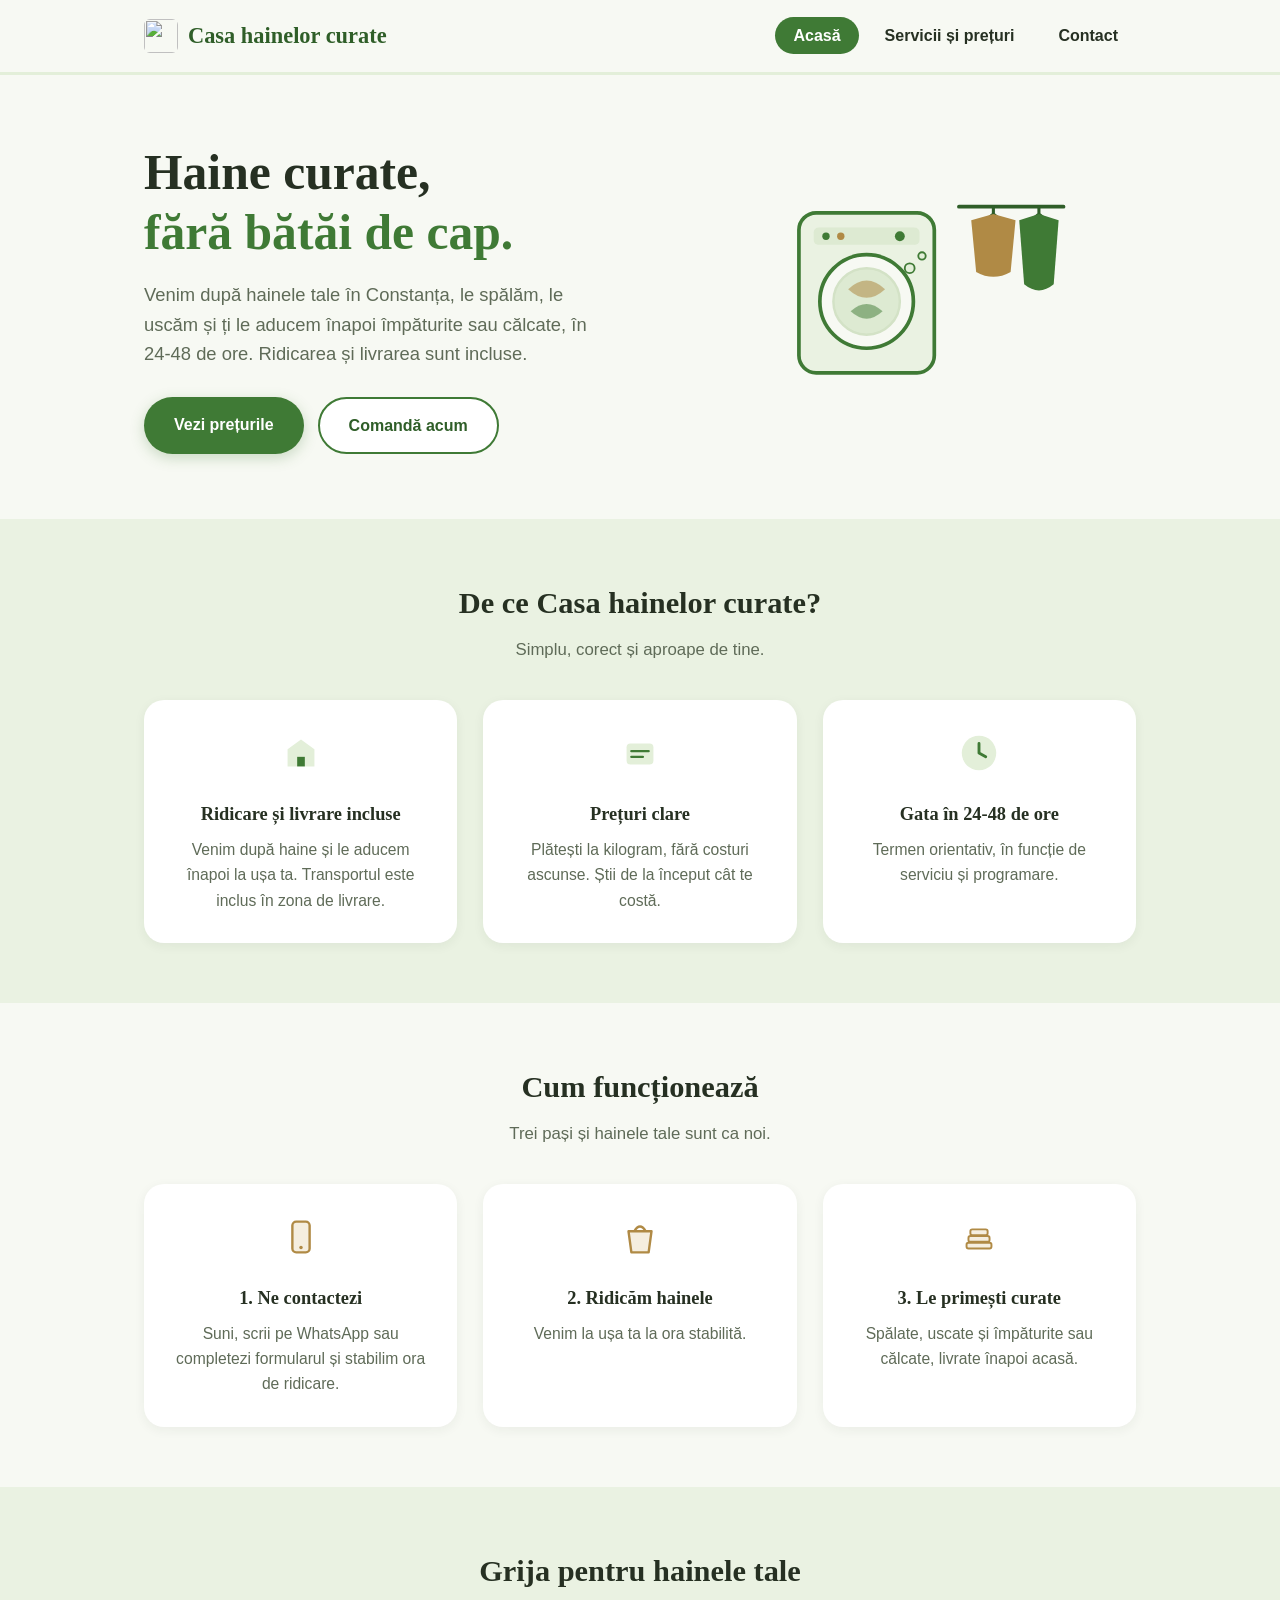
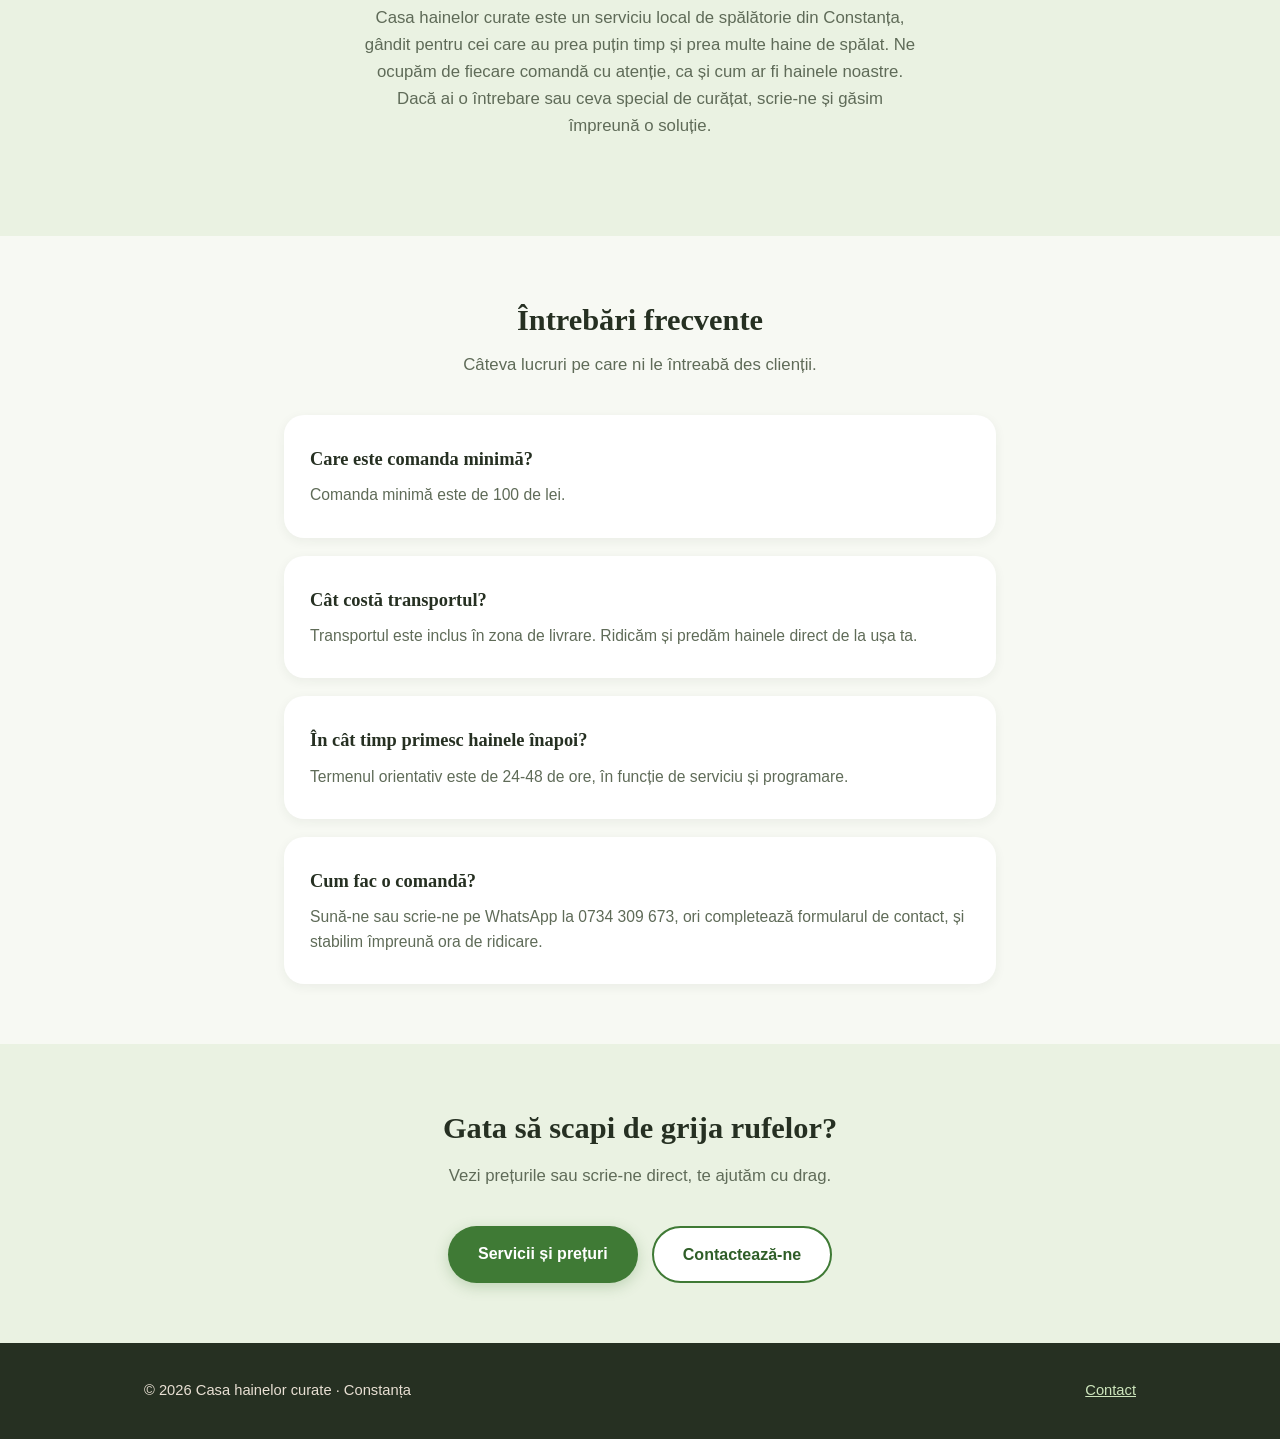
==== index.html @ 44c2f436 "New website" ====
<!DOCTYPE html>
<html lang="ro">
<head>
<meta charset="UTF-8">
<meta name="viewport" content="width=device-width, initial-scale=1.0">
<title>Casa hainelor curate | Spălătorie cu ridicare și livrare în Constanța</title>
<meta name="description" content="Spălat, uscat, împăturit sau călcat, cu ridicare și livrare la ușă în Constanța. Comandă minimă 100 lei, transport inclus.">
<link rel="icon" href="images/logo.svg" type="image/svg+xml">
<link rel="stylesheet" href="styles.css">
</head>
<body>

<header>
  <div class="nav">
    <a href="index.html" class="brand">
      <img src="images/logo.svg" alt="" class="brand-icon">
      Casa hainelor curate
    </a>
    <button class="nav-toggle" aria-label="Deschide meniul">&#9776;</button>
    <ul class="nav-links">
      <li><a href="index.html" class="active">Acasă</a></li>
      <li><a href="services.html">Servicii și prețuri</a></li>
      <li><a href="contact.html">Contact</a></li>
    </ul>
  </div>
</header>

<section class="hero">
  <div class="wrap hero-inner">
    <div>
      <h1>Haine curate, <span class="highlight">fără bătăi de cap.</span></h1>
      <p class="lead">Venim după hainele tale în Constanța, le spălăm, le uscăm și ți le aducem înapoi împăturite sau călcate, în 24-48 de ore. Ridicarea și livrarea sunt incluse.</p>
      <div class="hero-buttons">
        <a href="services.html" class="btn">Vezi prețurile</a>
        <a href="contact.html" class="btn-outline">Comandă acum</a>
      </div>
    </div>
    <div class="hero-art">
      <svg viewBox="0 0 260 260" width="100%" height="100%" style="max-width:320px;" aria-hidden="true">
        <!-- mașină de spălat -->
        <rect x="30" y="60" width="110" height="130" rx="14" fill="#EAF2E2" stroke="#3F7A35" stroke-width="3"/>
        <rect x="42" y="72" width="86" height="14" rx="4" fill="#DDEAD2"/>
        <circle cx="52" cy="79" r="3" fill="#3F7A35"/>
        <circle cx="64" cy="79" r="3" fill="#B08A45"/>
        <circle cx="112" cy="79" r="4" fill="#3F7A35"/>
        <circle cx="85" cy="132" r="38" fill="#F7F9F3" stroke="#3F7A35" stroke-width="3"/>
        <circle cx="85" cy="132" r="27" fill="#DDEAD2" stroke="#D3E2C6" stroke-width="2"/>
        <path d="M70 122 Q85 108 100 122 Q85 136 70 122" fill="#B08A45" opacity="0.55"/>
        <path d="M72 140 Q85 152 98 140 Q85 128 72 140" fill="#3F7A35" opacity="0.5"/>
        <!-- bule -->
        <circle cx="120" cy="105" r="4" fill="#E3EFD9" stroke="#3F7A35" stroke-width="1.5"/>
        <circle cx="130" cy="95" r="3" fill="#E3EFD9" stroke="#3F7A35" stroke-width="1.5"/>
        <!-- bară cu umerașe -->
        <line x1="160" y1="55" x2="245" y2="55" stroke="#2F5E28" stroke-width="3" stroke-linecap="round"/>
        <path d="M188 55 v6 M182 66 L188 61 L194 66" stroke="#2F5E28" stroke-width="2.5" stroke-linecap="round" fill="none"/>
        <path d="M170 66 L188 61 L206 66 L202 108 Q188 116 174 108 Z" fill="#B08A45"/>
        <path d="M225 55 v6 M219 66 L225 61 L231 66" stroke="#2F5E28" stroke-width="2.5" stroke-linecap="round" fill="none"/>
        <path d="M209 66 L225 61 L241 66 L237 118 Q225 128 213 118 Z" fill="#3F7A35"/>
      </svg>
    </div>
  </div>
</section>

<section class="alt">
  <div class="wrap center">
    <h2>De ce Casa hainelor curate?</h2>
    <p class="section-note">Simplu, corect și aproape de tine.</p>
    <div class="grid3">
      <div class="feature">
        <svg class="icon" viewBox="0 0 48 48" fill="none" aria-hidden="true">
          <path d="M10 20 L24 10 L38 20 V38 H10 Z" fill="#E3EFD9"/>
          <path d="M20 38 V28 H28 V38" fill="#3F7A35"/>
        </svg>
        <h3>Ridicare și livrare incluse</h3>
        <p>Venim după haine și le aducem înapoi la ușa ta. Transportul este inclus în zona de livrare.</p>
      </div>
      <div class="feature">
        <svg class="icon" viewBox="0 0 48 48" fill="none" aria-hidden="true">
          <rect x="10" y="14" width="28" height="22" rx="4" fill="#E3EFD9"/>
          <path d="M15 22 h18 M15 28 h12" stroke="#3F7A35" stroke-width="2.5" stroke-linecap="round"/>
        </svg>
        <h3>Prețuri clare</h3>
        <p>Plătești la kilogram, fără costuri ascunse. Știi de la început cât te costă.</p>
      </div>
      <div class="feature">
        <svg class="icon" viewBox="0 0 48 48" fill="none" aria-hidden="true">
          <circle cx="24" cy="24" r="18" fill="#E3EFD9"/>
          <path d="M24 14 V24 L31 28" stroke="#3F7A35" stroke-width="3" stroke-linecap="round" stroke-linejoin="round"/>
        </svg>
        <h3>Gata în 24-48 de ore</h3>
        <p>Termen orientativ, în funcție de serviciu și programare.</p>
      </div>
    </div>
  </div>
</section>

<section>
  <div class="wrap center">
    <h2>Cum funcționează</h2>
    <p class="section-note">Trei pași și hainele tale sunt ca noi.</p>
    <div class="grid3">
      <div class="feature">
        <svg class="icon" viewBox="0 0 48 48" fill="none" aria-hidden="true">
          <rect x="15" y="8" width="18" height="32" rx="4" fill="#F5EEDF" stroke="#B08A45" stroke-width="2.5"/>
          <circle cx="24" cy="35" r="1.8" fill="#B08A45"/>
        </svg>
        <h3>1. Ne contactezi</h3>
        <p>Suni, scrii pe WhatsApp sau completezi formularul și stabilim ora de ridicare.</p>
      </div>
      <div class="feature">
        <svg class="icon" viewBox="0 0 48 48" fill="none" aria-hidden="true">
          <path d="M12 18 H36 L33 40 H15 Z" fill="#F5EEDF" stroke="#B08A45" stroke-width="2.5" stroke-linejoin="round"/>
          <path d="M18 18 Q24 8 30 18" stroke="#B08A45" stroke-width="2.5" fill="none"/>
        </svg>
        <h3>2. Ridicăm hainele</h3>
        <p>Venim la ușa ta la ora stabilită.</p>
      </div>
      <div class="feature">
        <svg class="icon" viewBox="0 0 48 48" fill="none" aria-hidden="true">
          <rect x="11" y="30" width="26" height="6" rx="2" fill="#F5EEDF" stroke="#B08A45" stroke-width="2"/>
          <rect x="13" y="23" width="22" height="6" rx="2" fill="#F5EEDF" stroke="#B08A45" stroke-width="2"/>
          <rect x="15" y="16" width="18" height="6" rx="2" fill="#F5EEDF" stroke="#B08A45" stroke-width="2"/>
        </svg>
        <h3>3. Le primești curate</h3>
        <p>Spălate, uscate și împăturite sau călcate, livrate înapoi acasă.</p>
      </div>
    </div>
  </div>
</section>

<section class="alt">
  <div class="wrap" style="max-width:760px; text-align:center;">
    <h2>Grija pentru hainele tale</h2>
    <p class="section-note" style="margin-left:auto;margin-right:auto;">Casa hainelor curate este un serviciu local de spălătorie din Constanța, gândit pentru cei care au prea puțin timp și prea multe haine de spălat. Ne ocupăm de fiecare comandă cu atenție, ca și cum ar fi hainele noastre. Dacă ai o întrebare sau ceva special de curățat, scrie-ne și găsim împreună o soluție.</p>
  </div>
</section>

<section>
  <div class="wrap" style="max-width:760px;">
    <h2 class="center" style="margin-bottom:8px;">Întrebări frecvente</h2>
    <p class="section-note center" style="margin-left:auto;margin-right:auto;">Câteva lucruri pe care ni le întreabă des clienții.</p>

    <div class="feature" style="margin-bottom:18px;">
      <h3>Care este comanda minimă?</h3>
      <p>Comanda minimă este de 100 de lei.</p>
    </div>
    <div class="feature" style="margin-bottom:18px;">
      <h3>Cât costă transportul?</h3>
      <p>Transportul este inclus în zona de livrare. Ridicăm și predăm hainele direct de la ușa ta.</p>
    </div>
    <div class="feature" style="margin-bottom:18px;">
      <h3>În cât timp primesc hainele înapoi?</h3>
      <p>Termenul orientativ este de 24-48 de ore, în funcție de serviciu și programare.</p>
    </div>
    <div class="feature">
      <h3>Cum fac o comandă?</h3>
      <p>Sună-ne sau scrie-ne pe WhatsApp la 0734 309 673, ori completează formularul de contact, și stabilim împreună ora de ridicare.</p>
    </div>
  </div>
</section>

<section class="alt">
  <div class="wrap center">
    <h2>Gata să scapi de grija rufelor?</h2>
    <p class="section-note">Vezi prețurile sau scrie-ne direct, te ajutăm cu drag.</p>
    <div class="hero-buttons" style="justify-content:center;">
      <a href="services.html" class="btn">Servicii și prețuri</a>
      <a href="contact.html" class="btn-outline">Contactează-ne</a>
    </div>
  </div>
</section>

<footer>
  <div class="wrap footer-row">
    <span>&copy; 2026 Casa hainelor curate &middot; Constanța</span>
    <span><a href="contact.html">Contact</a></span>
  </div>
</footer>

<script src="nav.js"></script>
<!-- Cloudflare Web Analytics --><script type='module' src='https://static.cloudflareinsights.com/beacon.min.js' data-cf-beacon='{"token": "32b7b46037474253a312a20055d5d969"}'></script><!-- End Cloudflare Web Analytics -->
</body>
</html>
---- styles.css ----
:root {
  --bg: #F7F9F3;
  --bg-card: #EAF2E2;
  --bg-card-alt: #DDEAD2;
  --ink: #263022;
  --ink-soft: #5F6B58;
  --accent: #3F7A35;
  --accent-dark: #2F5E28;
  --accent-soft: #E3EFD9;
  --warm: #B08A45;
  --warm-soft: #F5EEDF;
  --line: #D3E2C6;
  --max: 1040px;
}

* { box-sizing: border-box; }
html { scroll-behavior: smooth; }

body {
  margin: 0;
  font-family: 'Trebuchet MS', 'Segoe UI', Verdana, sans-serif;
  background: var(--bg);
  color: var(--ink);
  line-height: 1.6;
}

h1, h2, h3 {
  font-family: Georgia, 'Times New Roman', serif;
  font-weight: 700;
  color: var(--ink);
}

a { color: var(--accent); }

.wrap {
  max-width: var(--max);
  margin: 0 auto;
  padding: 0 24px;
}

/* Steam wisp signature motif */
.steam-wisp {
  position: absolute;
  opacity: 0.35;
  pointer-events: none;
}

.steam-wisp svg { display: block; }

/* Header */
header {
  background: var(--bg);
  border-bottom: 3px solid var(--accent-soft);
  position: sticky;
  top: 0;
  z-index: 10;
}

.nav {
  max-width: var(--max);
  margin: 0 auto;
  padding: 18px 24px;
  display: flex;
  justify-content: space-between;
  align-items: center;
}

.brand {
  font-family: Georgia, serif;
  font-weight: 700;
  font-size: 1.4rem;
  color: var(--accent-dark);
  text-decoration: none;
  display: flex;
  align-items: center;
  gap: 10px;
}

.brand-icon {
  width: 34px;
  height: 34px;
  flex-shrink: 0;
  object-fit: contain;
  border-radius: 6px;
}

.nav-links {
  display: flex;
  gap: 8px;
  list-style: none;
  margin: 0;
  padding: 0;
}

.nav-links a {
  color: var(--ink);
  text-decoration: none;
  font-size: 1rem;
  font-weight: 600;
  padding: 10px 18px;
  border-radius: 999px;
  transition: background 0.2s ease, color 0.2s ease;
}

.nav-links a:hover,
.nav-links a.active {
  background: var(--accent);
  color: white;
}

.nav-toggle {
  display: none;
}

/* Hero */
.hero {
  padding: 64px 0 60px;
  position: relative;
  overflow: hidden;
}

.hero-inner {
  display: grid;
  grid-template-columns: 1.1fr 0.9fr;
  gap: 40px;
  align-items: center;
  position: relative;
  z-index: 1;
}

.hero h1 {
  font-size: clamp(2.1rem, 4.6vw, 3.1rem);
  line-height: 1.2;
  margin: 0 0 18px;
  max-width: 15ch;
}

.hero h1 .highlight {
  color: var(--accent);
}

.hero p.lead {
  font-size: 1.15rem;
  color: var(--ink-soft);
  max-width: 46ch;
  margin: 0 0 28px;
}

.hero-buttons {
  display: flex;
  gap: 14px;
  flex-wrap: wrap;
}

.btn {
  display: inline-block;
  background: var(--accent);
  color: white;
  text-decoration: none;
  padding: 15px 30px;
  border-radius: 999px;
  font-weight: 700;
  font-size: 1rem;
  border: none;
  cursor: pointer;
  transition: background 0.2s ease, transform 0.15s ease;
  box-shadow: 0 4px 14px rgba(63, 122, 53, 0.25);
}

.btn:hover { background: var(--accent-dark); transform: translateY(-1px); }

.btn-outline {
  display: inline-block;
  background: white;
  color: var(--accent-dark);
  text-decoration: none;
  padding: 14px 29px;
  border-radius: 999px;
  font-weight: 700;
  font-size: 1rem;
  border: 2px solid var(--accent);
  transition: background 0.2s ease;
}

.btn-outline:hover { background: var(--accent-soft); }

/* Hero illustration */
.hero-art {
  position: relative;
  display: flex;
  align-items: center;
  justify-content: center;
}

/* Sections */
section {
  padding: 60px 0;
  position: relative;
}

section.alt {
  background: var(--bg-card);
}

h2 {
  font-size: 1.9rem;
  margin: 0 0 10px;
}

.section-note {
  color: var(--ink-soft);
  margin: 0 0 36px;
  max-width: 60ch;
  font-size: 1.05rem;
}

.center { text-align: center; }
.center .section-note { margin-left: auto; margin-right: auto; }

/* Feature cards */
.grid3 {
  display: grid;
  grid-template-columns: repeat(3, 1fr);
  gap: 26px;
}

.feature {
  background: white;
  border-radius: 20px;
  padding: 30px 26px;
  box-shadow: 0 3px 12px rgba(38, 48, 34, 0.06);
  position: relative;
}

.feature .icon {
  width: 46px;
  height: 46px;
  margin-bottom: 16px;
}

.feature h3 {
  font-size: 1.15rem;
  margin: 0 0 8px;
}

.feature p {
  color: var(--ink-soft);
  margin: 0;
  font-size: 0.98rem;
}

/* Pricing */
.price-block {
  background: white;
  border-radius: 22px;
  padding: 34px 32px;
  margin-bottom: 36px;
  box-shadow: 0 3px 14px rgba(38, 48, 34, 0.07);
}

.price-block h3 {
  font-size: 1.35rem;
  margin: 0 0 6px;
  color: var(--accent-dark);
}

.price-block .price-sub {
  color: var(--ink-soft);
  font-size: 0.96rem;
  margin: 0 0 22px;
}

table.price-table {
  width: 100%;
  border-collapse: collapse;
}

table.price-table tr {
  border-bottom: 1px dashed var(--line);
}

table.price-table tr:last-child { border-bottom: none; }

table.price-table td {
  padding: 13px 4px;
  font-size: 1rem;
}

table.price-table td:last-child {
  text-align: right;
  font-weight: 700;
  color: var(--accent-dark);
  white-space: nowrap;
}

.price-note {
  background: var(--warm-soft);
  border-left: 4px solid var(--warm);
  padding: 16px 20px;
  font-size: 0.96rem;
  color: var(--ink);
  margin-top: 20px;
  border-radius: 0 12px 12px 0;
}

.price-note.accent {
  background: var(--accent-soft);
  border-left-color: var(--accent);
}

.service-desc {
  display: block;
  color: var(--ink-soft);
  font-size: 0.92rem;
  font-weight: 400;
  margin-top: 2px;
}

.conditions-list {
  margin: 0;
  padding: 0;
  list-style: none;
}

.conditions-list li {
  padding: 11px 0 11px 30px;
  border-bottom: 1px dashed var(--line);
  position: relative;
}

.conditions-list li:last-child { border-bottom: none; }

.conditions-list li::before {
  content: "";
  position: absolute;
  left: 4px;
  top: 17px;
  width: 12px;
  height: 7px;
  border-left: 3px solid var(--accent);
  border-bottom: 3px solid var(--accent);
  transform: rotate(-45deg);
}

/* Schedule table */
.schedule-grid {
  display: grid;
  grid-template-columns: 1fr 1fr;
  gap: 24px;
}

.schedule-card {
  background: white;
  border-radius: 20px;
  padding: 28px;
  box-shadow: 0 3px 12px rgba(38, 48, 34, 0.06);
}

.schedule-card h3 {
  font-size: 1.2rem;
  color: var(--accent-dark);
  margin: 0 0 14px;
}

.schedule-card ul {
  margin: 0;
  padding: 0;
  list-style: none;
}

.schedule-card li {
  padding: 8px 0;
  border-bottom: 1px dashed var(--line);
  font-size: 0.98rem;
}

.schedule-card li:last-child { border-bottom: none; }

.schedule-card .fee {
  font-weight: 700;
  color: var(--accent-dark);
}

/* Contact */
.contact-grid {
  display: grid;
  grid-template-columns: 1fr 1.1fr;
  gap: 44px;
}

.contact-details .item {
  background: white;
  border-radius: 18px;
  padding: 20px 24px;
  margin-bottom: 18px;
  box-shadow: 0 3px 10px rgba(38, 48, 34, 0.06);
}

.contact-details .label {
  color: var(--accent-dark);
  font-size: 0.82rem;
  text-transform: uppercase;
  letter-spacing: 0.05em;
  font-weight: 700;
  margin-bottom: 4px;
}

.contact-details p { margin: 0; }

form {
  background: white;
  border-radius: 22px;
  padding: 32px;
  box-shadow: 0 3px 14px rgba(38, 48, 34, 0.07);
  display: flex;
  flex-direction: column;
  gap: 16px;
}

label {
  font-size: 0.92rem;
  font-weight: 700;
  color: var(--ink);
  margin-bottom: -10px;
}

input, textarea, select {
  font-family: inherit;
  font-size: 1rem;
  padding: 13px 15px;
  border: 2px solid var(--line);
  border-radius: 12px;
  background: var(--bg);
  color: var(--ink);
}

input:focus, textarea:focus, select:focus {
  outline: none;
  border-color: var(--accent);
}

textarea { resize: vertical; min-height: 110px; }

.form-status {
  font-size: 0.94rem;
  margin-top: 2px;
  min-height: 1.2em;
  color: var(--accent);
  font-weight: 600;
}

/* Footer */
footer {
  background: var(--ink);
  color: #E8DFD3;
  padding: 36px 0;
  font-size: 0.92rem;
}

footer a { color: #CDE5BC; }

.footer-row {
  display: flex;
  justify-content: space-between;
  align-items: center;
  flex-wrap: wrap;
  gap: 12px;
}

/* Responsive */
@media (max-width: 780px) {
  .hero-inner { grid-template-columns: 1fr; }
  .hero-art { order: -1; max-width: 260px; margin: 0 auto 12px; }
  .nav-links {
    position: fixed;
    top: 68px;
    left: 0;
    right: 0;
    background: var(--bg);
    flex-direction: column;
    gap: 4px;
    padding: 12px;
    border-bottom: 3px solid var(--accent-soft);
    display: none;
  }
  .nav-links.open { display: flex; }
  .nav-links a { display: block; text-align: center; }
  .nav-toggle {
    display: block;
    background: none;
    border: none;
    font-size: 1.6rem;
    cursor: pointer;
    color: var(--accent-dark);
  }
  .grid3 { grid-template-columns: 1fr; }
  .contact-grid { grid-template-columns: 1fr; }
  .schedule-grid { grid-template-columns: 1fr; }
}

@media (prefers-reduced-motion: reduce) {
  html { scroll-behavior: auto; }
  * { transition: none !important; }
}
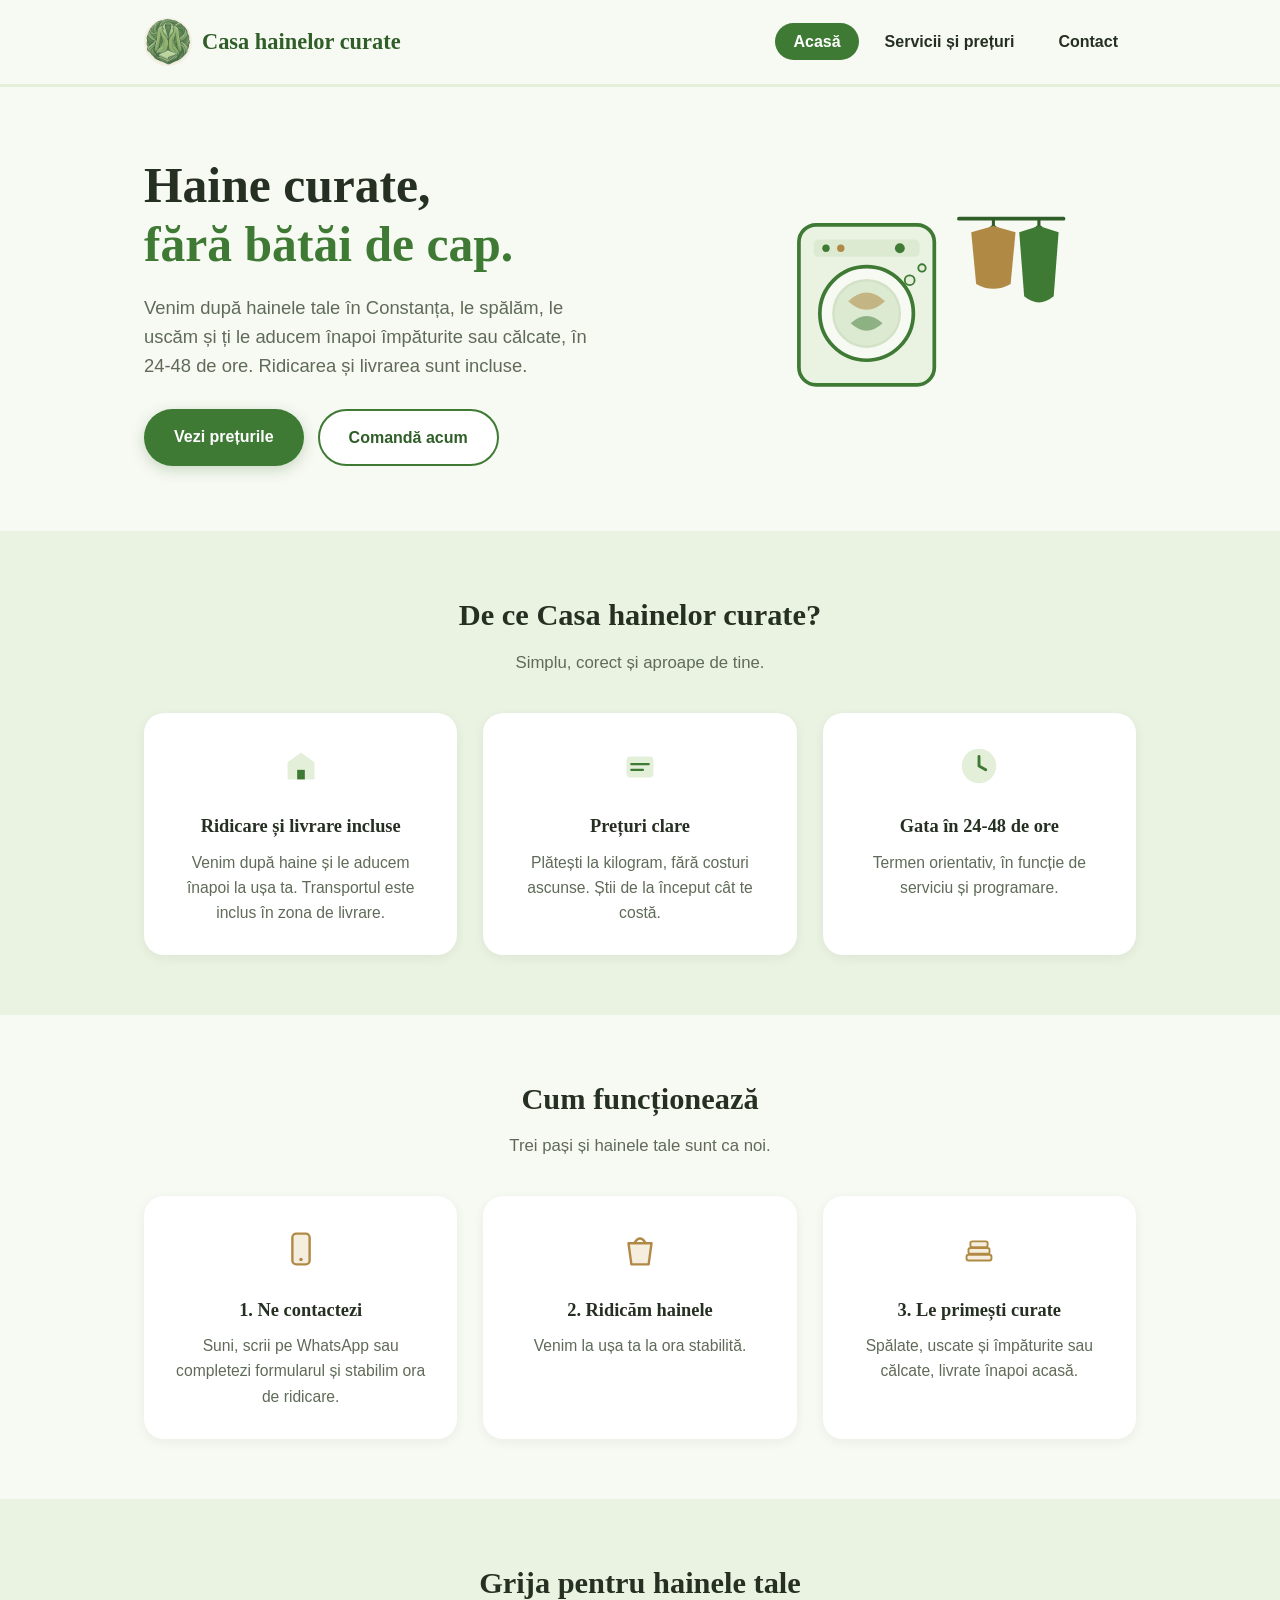
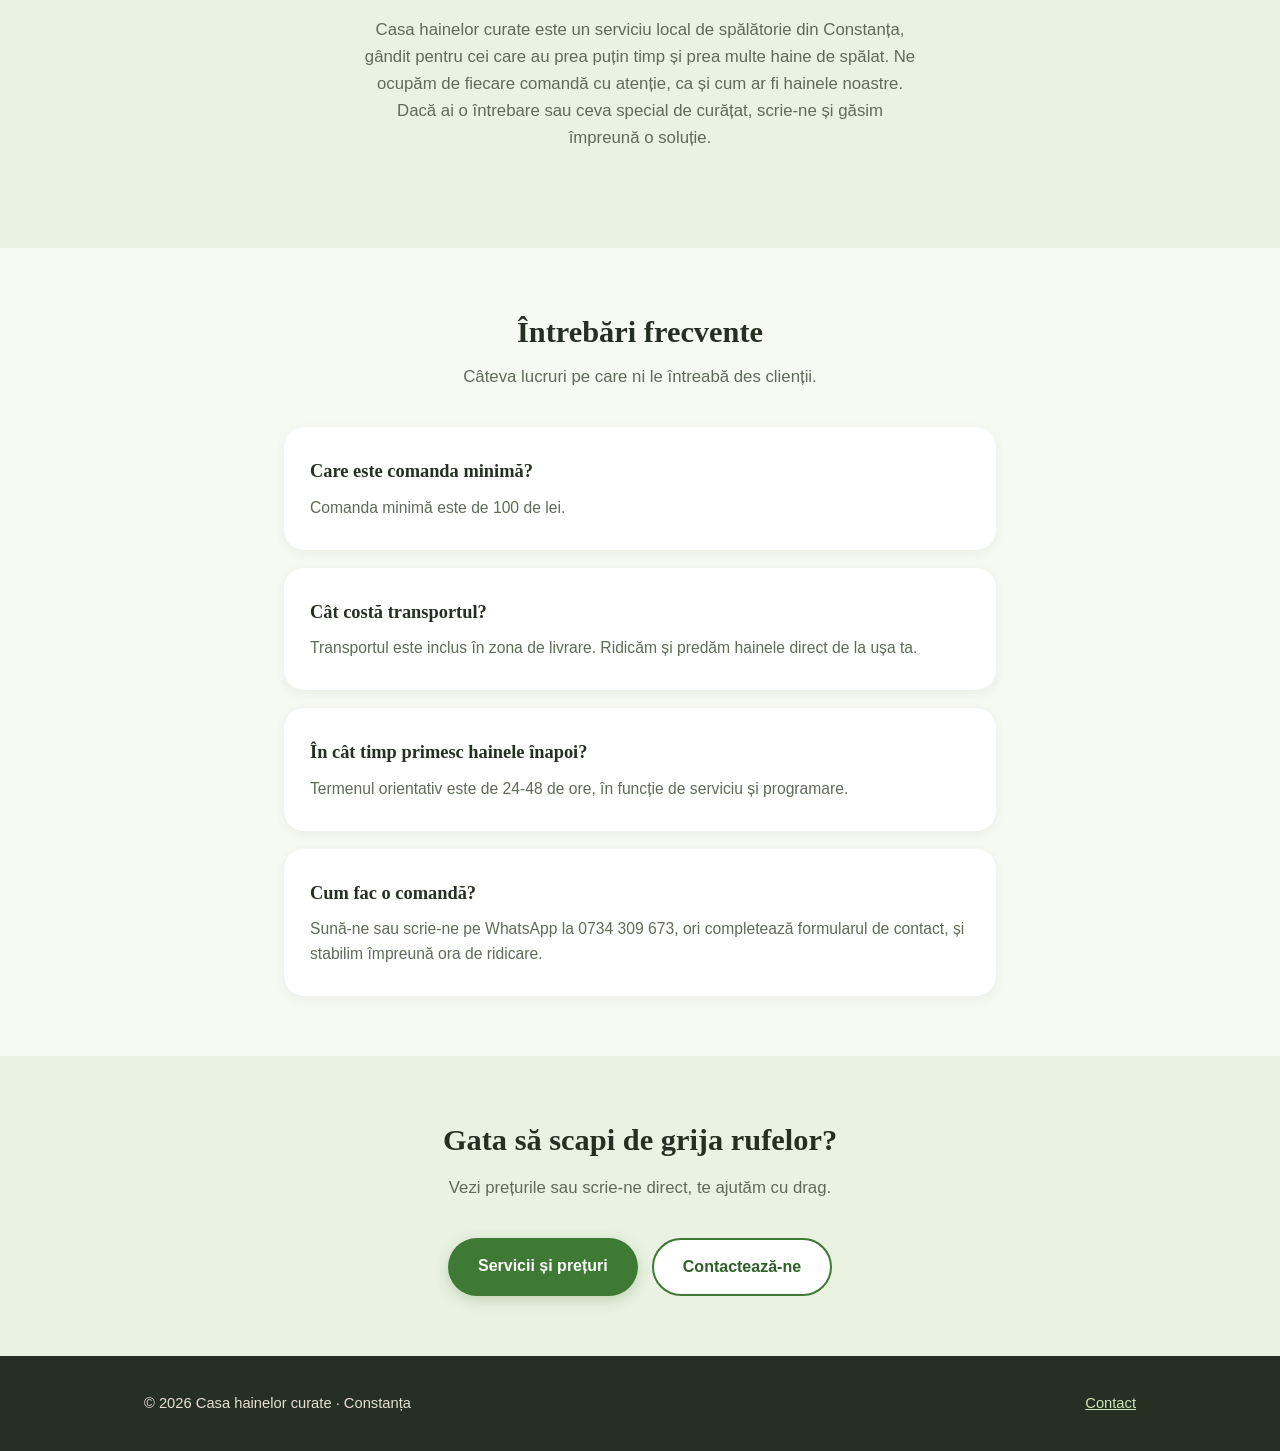
==== commit 9c084246: "Sync" ====
--- a/index.html
+++ b/index.html
@@ -5,7 +5,7 @@
 <meta name="viewport" content="width=device-width, initial-scale=1.0">
 <title>Casa hainelor curate | Spălătorie cu ridicare și livrare în Constanța</title>
 <meta name="description" content="Spălat, uscat, împăturit sau călcat, cu ridicare și livrare la ușă în Constanța. Comandă minimă 100 lei, transport inclus.">
-<link rel="icon" href="images/logo.svg" type="image/svg+xml">
+<link rel="icon" href="images/logo-icon.png" type="image/png">
 <link rel="stylesheet" href="styles.css">
 </head>
 <body>
@@ -13,7 +13,7 @@
 <header>
   <div class="nav">
     <a href="index.html" class="brand">
-      <img src="images/logo.svg" alt="" class="brand-icon">
+      <img src="images/logo-icon.png" alt="" class="brand-icon">
       Casa hainelor curate
     </a>
     <button class="nav-toggle" aria-label="Deschide meniul">&#9776;</button>
--- a/styles.css
+++ b/styles.css
@@ -77,11 +77,11 @@
 }
 
 .brand-icon {
-  width: 34px;
-  height: 34px;
+  width: 48px;
+  height: 48px;
   flex-shrink: 0;
-  object-fit: contain;
-  border-radius: 6px;
+  object-fit: cover;
+  border-radius: 50%;
 }
 
 .nav-links {
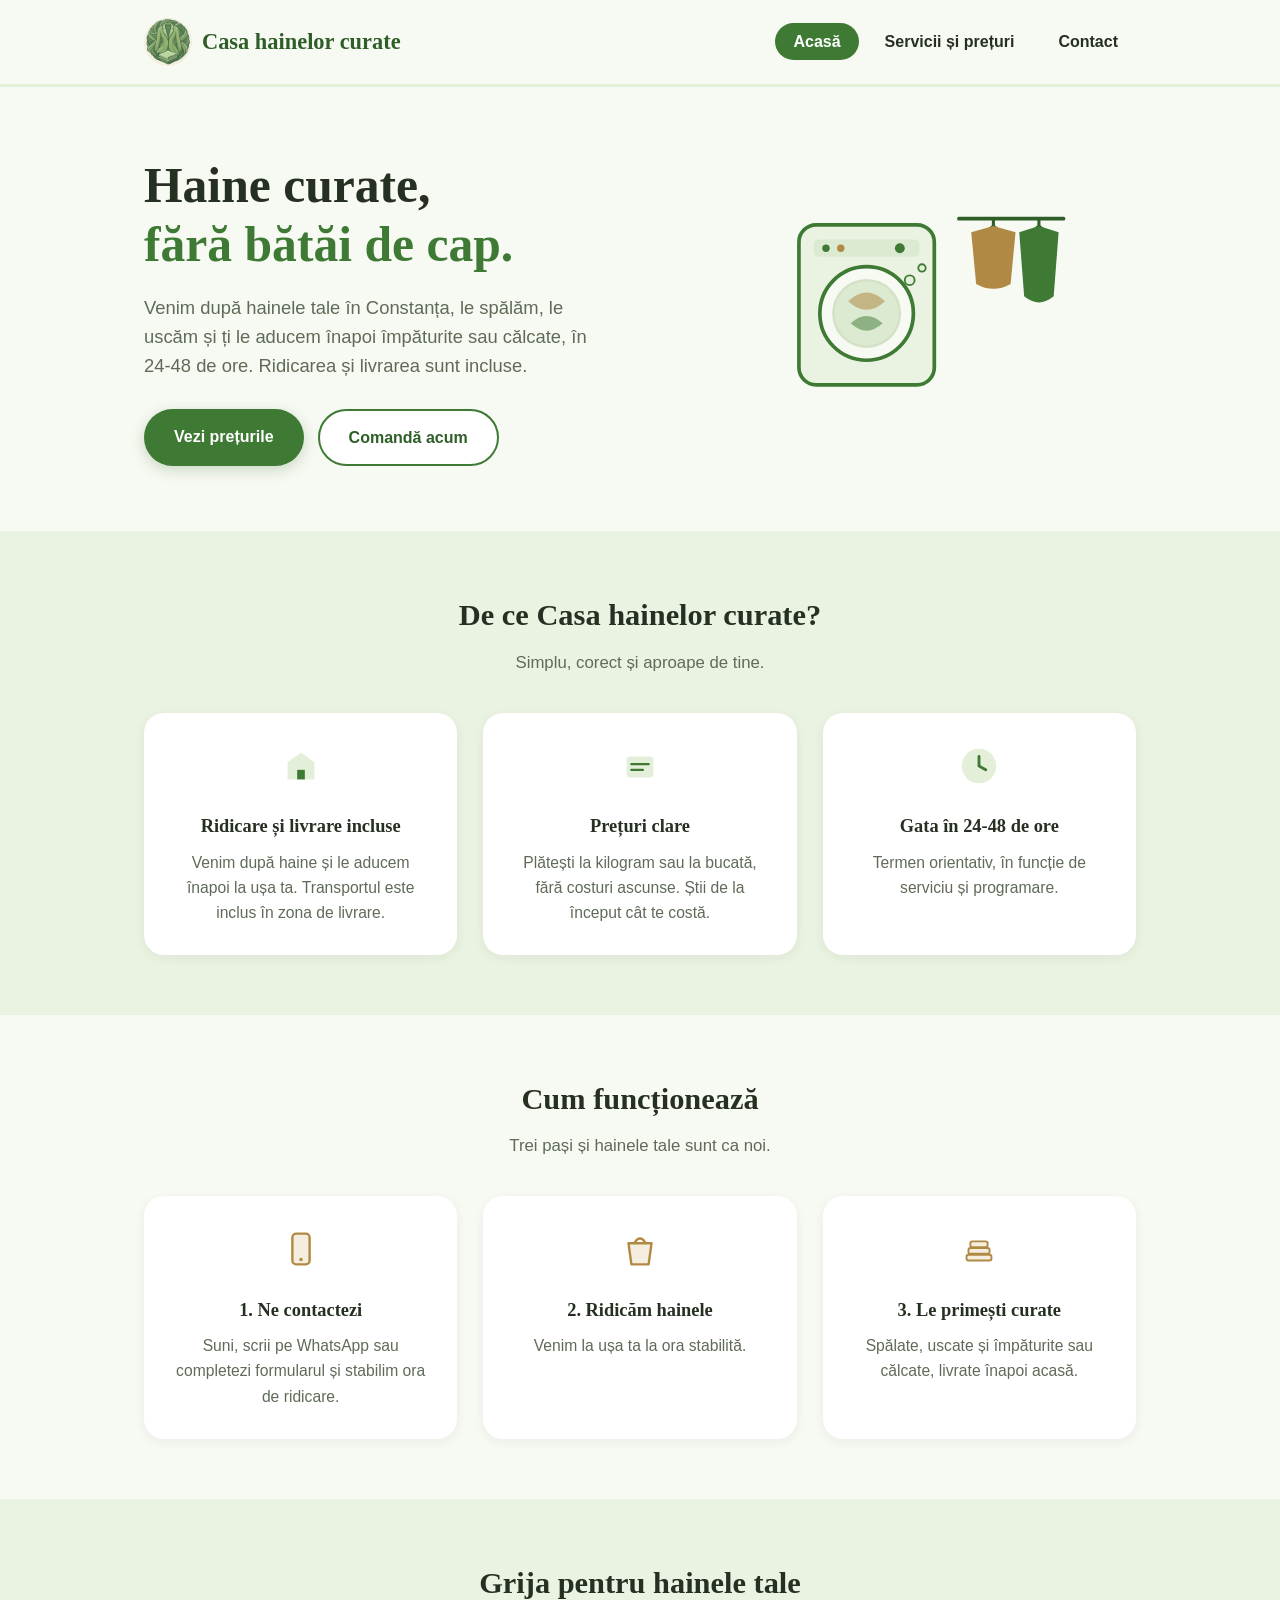
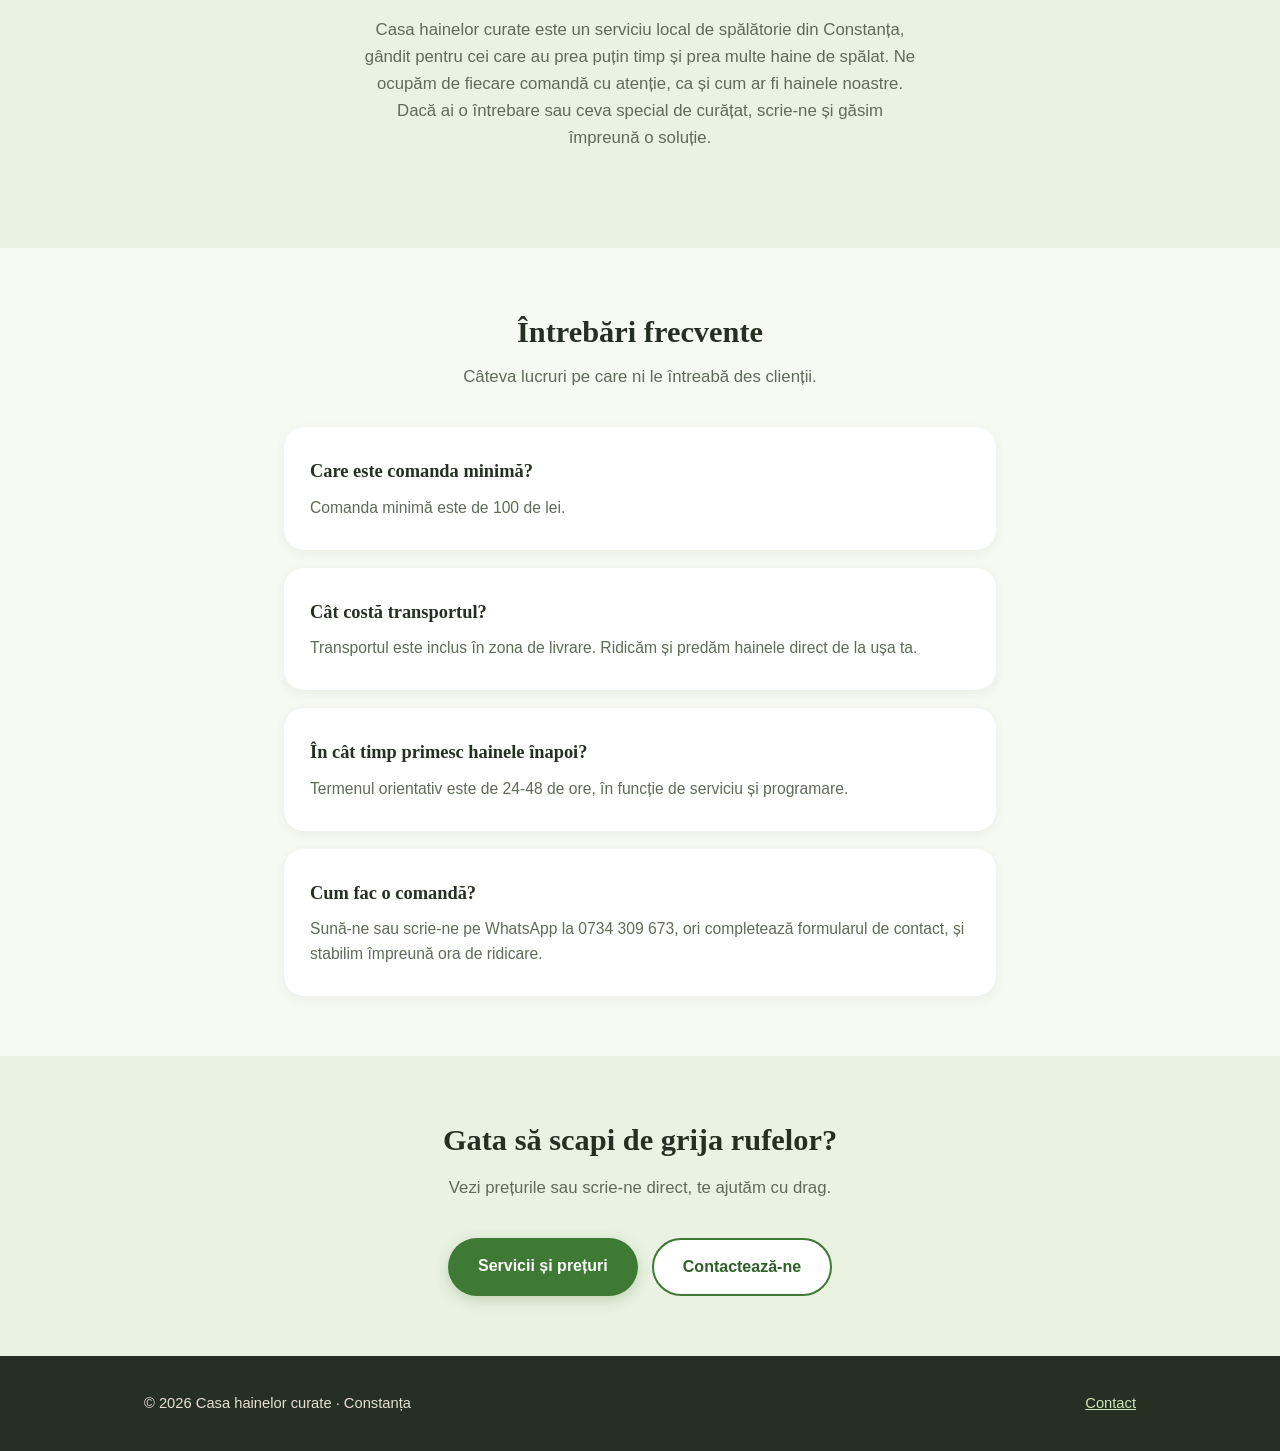
==== commit 5200f7ec: "More prices" ====
--- a/index.html
+++ b/index.html
@@ -80,7 +80,7 @@
           <path d="M15 22 h18 M15 28 h12" stroke="#3F7A35" stroke-width="2.5" stroke-linecap="round"/>
         </svg>
         <h3>Prețuri clare</h3>
-        <p>Plătești la kilogram, fără costuri ascunse. Știi de la început cât te costă.</p>
+        <p>Plătești la kilogram sau la bucată, fără costuri ascunse. Știi de la început cât te costă.</p>
       </div>
       <div class="feature">
         <svg class="icon" viewBox="0 0 48 48" fill="none" aria-hidden="true">
